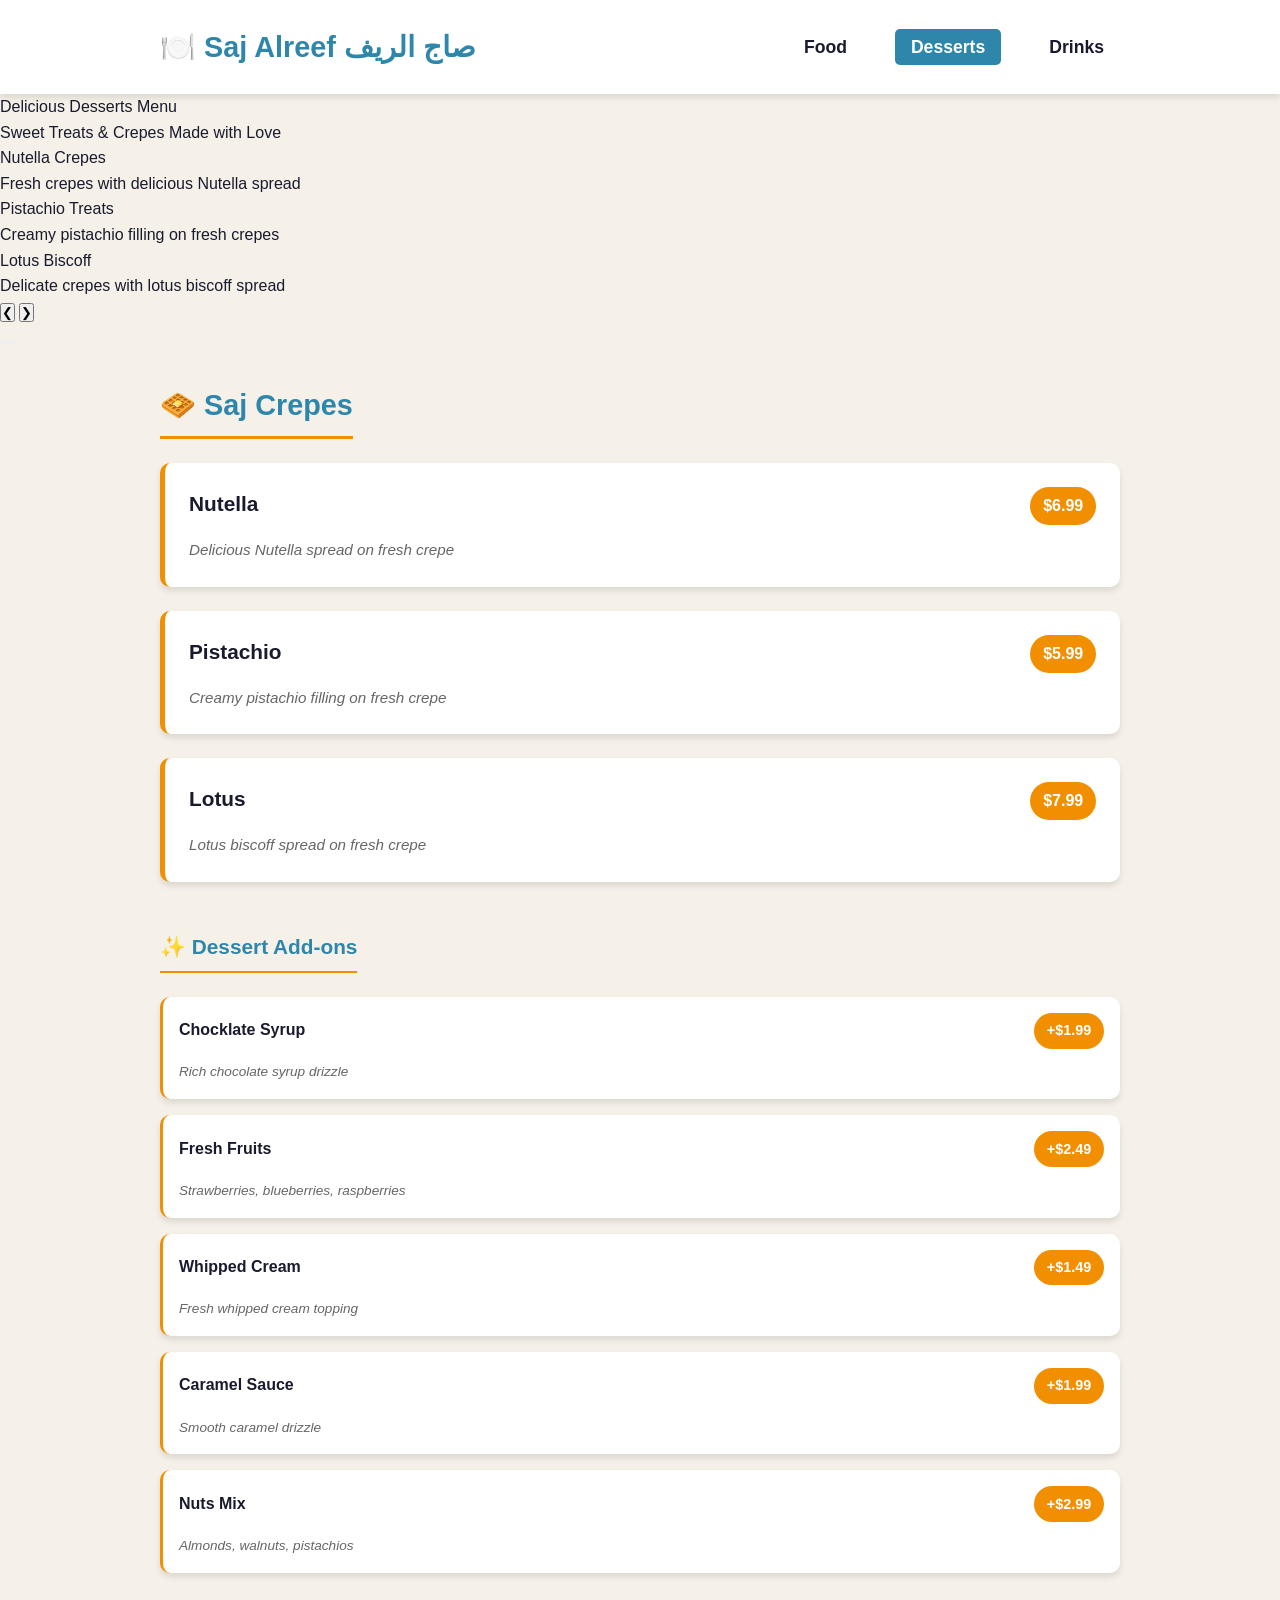
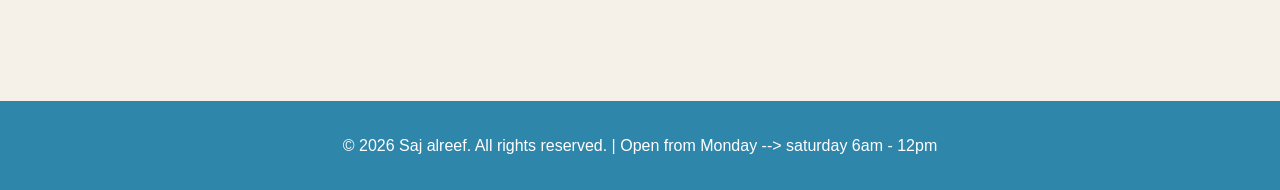
==== page2.html @ 6f893fba "Replace hero section with image slider on page2.html" ====
<!DOCTYPE html>
<html lang="en">
<head>
    <meta charset="UTF-8">
    <meta name="viewport" content="width=device-width, initial-scale=1.0">
    <title>Our Restaurant - Desserts Menu</title>
    <link rel="stylesheet" href="style.css">
    <link rel="stylesheet" href="slider.css">
</head>
<body>
    <!-- Navigation -->
    <nav class="navbar">
        <div class="container">
            <div class="nav-wrapper">
                <div class="logo">
                    <h1>🍽️ Saj Alreef صاج الريف</h1>
                </div>
                <ul class="nav-links">
                    <li><a href="index.html">Food</a></li>
                    <li><a href="page2.html" class="active">Desserts</a></li>
                    <li><a href="page3.html">Drinks</a></li>
                    
                </ul>
            </div>
        </div>
    </nav>

    <!-- Image Slider -->
    <section class="slider-container">
        <div class="slider-wrapper">
            <div class="slides" id="slides">
                <!-- Slide 1 -->
                <div class="slide" style="background-image: url('https://via.placeholder.com/1200x400/9b4d8b/ffffff?text=Delicious+Desserts+1');">
                    <div class="slide-content">
                        <div class="slide-title">Delicious Desserts Menu</div>
                        <div class="slide-description">Sweet Treats & Crepes Made with Love</div>
                    </div>
                </div>

                <!-- Slide 2 -->
                <div class="slide" style="background-image: url('https://via.placeholder.com/1200x400/9b4d8b/ffffff?text=Nutella+Crepes+2');">
                    <div class="slide-content">
                        <div class="slide-title">Nutella Crepes</div>
                        <div class="slide-description">Fresh crepes with delicious Nutella spread</div>
                    </div>
                </div>

                <!-- Slide 3 -->
                <div class="slide" style="background-image: url('https://via.placeholder.com/1200x400/9b4d8b/ffffff?text=Pistachio+Treats+3');">
                    <div class="slide-content">
                        <div class="slide-title">Pistachio Treats</div>
                        <div class="slide-description">Creamy pistachio filling on fresh crepes</div>
                    </div>
                </div>

                <!-- Slide 4 -->
                <div class="slide" style="background-image: url('https://via.placeholder.com/1200x400/9b4d8b/ffffff?text=Lotus+Biscoff+4');">
                    <div class="slide-content">
                        <div class="slide-title">Lotus Biscoff</div>
                        <div class="slide-description">Delicate crepes with lotus biscoff spread</div>
                    </div>
                </div>
            </div>

            <!-- Navigation Buttons -->
            <button class="nav-button prev" onclick="changeSlide(-1)">&#10094;</button>
            <button class="nav-button next" onclick="changeSlide(1)">&#10095;</button>
        </div>

        <!-- Dots Navigation -->
        <div class="dots-container" id="dots"></div>
    </section>

    <!-- Main Content -->
    <main class="container">
        <section class="menu-section">
            <!-- Desserts -->
            <div class="category">
                <h3 class="category-title">🧇 Saj Crepes</h3>
                
                <div class="menu-items">
                    <div class="menu-item">
                        <div class="item-header">
                            <h4 class="item-name">Nutella</h4>
                            <span class="item-price">$6.99</span>
                        </div>
                        <p class="item-ingredients">Delicious Nutella spread on fresh crepe</p>
                    </div>

                    <div class="menu-item">
                        <div class="item-header">
                            <h4 class="item-name">Pistachio</h4>
                            <span class="item-price">$5.99</span>
                        </div>
                        <p class="item-ingredients">Creamy pistachio filling on fresh crepe</p>
                    </div>

                    <div class="menu-item">
                        <div class="item-header">
                            <h4 class="item-name">Lotus</h4>
                            <span class="item-price">$7.99</span>
                        </div>
                        <p class="item-ingredients">Lotus biscoff spread on fresh crepe</p>
                    </div>

                    
                </div>
            </div>

            <!-- Add-ons for Desserts -->
            <div class="category">
                <h3 class="category-title" style="font-size: 1.3rem; border-bottom: 2px solid var(--accent-color);">✨ Dessert Add-ons</h3>
                
                <div class="menu-items" style="gap: 1rem;">
                    <div class="menu-item" style="padding: 1rem; border-left: 3px solid var(--accent-color);">
                        <div class="item-header">
                            <h4 class="item-name" style="font-size: 1rem;">Chocklate Syrup</h4>
                            <span class="item-price" style="font-size: 0.9rem;">+$1.99</span>
                        </div>
                        <p class="item-ingredients" style="font-size: 0.85rem;">Rich chocolate syrup drizzle</p>
                    </div>

                    <div class="menu-item" style="padding: 1rem; border-left: 3px solid var(--accent-color);">
                        <div class="item-header">
                            <h4 class="item-name" style="font-size: 1rem;">Fresh Fruits</h4>
                            <span class="item-price" style="font-size: 0.9rem;">+$2.49</span>
                        </div>
                        <p class="item-ingredients" style="font-size: 0.85rem;">Strawberries, blueberries, raspberries</p>
                    </div>

                    <div class="menu-item" style="padding: 1rem; border-left: 3px solid var(--accent-color);">
                        <div class="item-header">
                            <h4 class="item-name" style="font-size: 1rem;">Whipped Cream</h4>
                            <span class="item-price" style="font-size: 0.9rem;">+$1.49</span>
                        </div>
                        <p class="item-ingredients" style="font-size: 0.85rem;">Fresh whipped cream topping</p>
                    </div>

                    <div class="menu-item" style="padding: 1rem; border-left: 3px solid var(--accent-color);">
                        <div class="item-header">
                            <h4 class="item-name" style="font-size: 1rem;">Caramel Sauce</h4>
                            <span class="item-price" style="font-size: 0.9rem;">+$1.99</span>
                        </div>
                        <p class="item-ingredients" style="font-size: 0.85rem;">Smooth caramel drizzle</p>
                    </div>

                    <div class="menu-item" style="padding: 1rem; border-left: 3px solid var(--accent-color);">
                        <div class="item-header">
                            <h4 class="item-name" style="font-size: 1rem;">Nuts Mix</h4>
                            <span class="item-price" style="font-size: 0.9rem;">+$2.99</span>
                        </div>
                        <p class="item-ingredients" style="font-size: 0.85rem;">Almonds, walnuts, pistachios</p>
                    </div>
                </div>
            </div>
        </section>
    </main>

    <!-- Footer -->
    <footer class="footer">
        <p>&copy; 2026 Saj alreef. All rights reserved. | Open from Monday --> saturday  6am - 12pm</p>
    </footer>

    <script>
        let currentSlide = 0;
        const slides = document.querySelectorAll('.slide');
        const totalSlides = slides.length;

        // Create dots
        const dotsContainer = document.getElementById('dots');
        for (let i = 0; i < totalSlides; i++) {
            const dot = document.createElement('button');
            dot.className = 'dot' + (i === 0 ? ' active' : '');
            dot.onclick = () => goToSlide(i);
            dotsContainer.appendChild(dot);
        }

        function changeSlide(n) {
            goToSlide(currentSlide + n);
        }

        function goToSlide(n) {
            const slidesElement = document.getElementById('slides');
            
            if (n >= totalSlides) {
                currentSlide = 0;
            } else if (n < 0) {
                currentSlide = totalSlides - 1;
            } else {
                currentSlide = n;
            }

            const offset = -currentSlide * 100;
            slidesElement.style.transform = `translateX(${offset}%)`;

            // Update dots
            document.querySelectorAll('.dot').forEach((dot, index) => {
                dot.classList.toggle('active', index === currentSlide);
            });
        }

        // Optional: Auto-play (changes slide every 5 seconds)
        // setInterval(() => changeSlide(1), 5000);
    </script>
</body>
</html>
---- style.css ----
/* Global Styles */
* {
    margin: 0;
    padding: 0;
    box-sizing: border-box;
}

:root {
    --primary-color: #2E86AB;
    --secondary-color: #F18F01;
    --accent-color: #F18F01;
    --text-color: #1A1A2E;
    --light-bg: #F5F1E8;
    --white: #FFFFFF;
    --shadow: 0 4px 6px rgba(0, 0, 0, 0.1);
    --shadow-hover: 0 8px 12px rgba(0, 0, 0, 0.15);
}

body {
    font-family: 'Segoe UI', Tahoma, Geneva, Verdana, sans-serif;
    line-height: 1.6;
    color: var(--text-color);
    background-color: var(--light-bg);
}

.container {
    max-width: 1000px;
    margin: 0 auto;
    padding: 0 20px;
}

/* Navigation Bar */
.navbar {
    background-color: var(--white);
    box-shadow: var(--shadow);
    position: sticky;
    top: 0;
    z-index: 100;
}

.nav-wrapper {
    display: flex;
    justify-content: space-between;
    align-items: center;
    padding: 1.5rem 0;
}

.logo h1 {
    font-size: 1.8rem;
    color: var(--primary-color);
}

.nav-links {
    display: flex;
    list-style: none;
    gap: 2rem;
}

.nav-links a {
    text-decoration: none;
    color: var(--text-color);
    font-weight: 600;
    font-size: 1.1rem;
    padding: 0.5rem 1rem;
    border-radius: 5px;
    transition: all 0.3s ease;
}

.nav-links a:hover,
.nav-links a.active {
    background-color: var(--primary-color);
    color: var(--white);
}

/* Hero Section */
.hero {
    background: linear-gradient(135deg, var(--primary-color) 0%, var(--secondary-color) 100%);
    color: var(--white);
    padding: 4rem 2rem;
    text-align: center;
    margin-bottom: 3rem;
}

.hero-content h2 {
    font-size: 2.5rem;
    margin-bottom: 0.5rem;
}

.hero-content p {
    font-size: 1.3rem;
    opacity: 0.95;
}

/* Menu Section */
.menu-section {
    padding: 2rem 0;
}

/* Category */
.category {
    margin-bottom: 3rem;
}

.category-title {
    font-size: 1.8rem;
    color: var(--primary-color);
    margin-bottom: 1.5rem;
    padding-bottom: 0.5rem;
    border-bottom: 3px solid var(--accent-color);
    display: inline-block;
}

.menu-items {
    display: grid;
    gap: 1.5rem;
}

/* Menu Item */
.menu-item {
    background-color: var(--white);
    padding: 1.5rem;
    border-radius: 10px;
    box-shadow: var(--shadow);
    transition: all 0.3s ease;
    border-left: 5px solid var(--secondary-color);
}

.menu-item:hover {
    box-shadow: var(--shadow-hover);
    transform: translateY(-5px);
}

.item-header {
    display: flex;
    justify-content: space-between;
    align-items: baseline;
    margin-bottom: 0.8rem;
}

.item-name {
    font-size: 1.3rem;
    color: var(--text-color);
    flex: 1;
}

.item-price {
    background-color: var(--accent-color);
    color: var(--white);
    padding: 0.4rem 0.8rem;
    border-radius: 20px;
    font-weight: bold;
    font-size: 1rem;
    white-space: nowrap;
    margin-left: 1rem;
}

.item-ingredients {
    color: #666;
    font-size: 0.95rem;
    font-style: italic;
    margin: 0;
}

/* Footer */
.footer {
    background-color: var(--primary-color);
    color: var(--white);
    text-align: center;
    padding: 2rem;
    margin-top: 3rem;
}

.footer p {
    margin: 0;
}

/* Responsive Design */
@media (max-width: 768px) {
    .nav-wrapper {
        flex-direction: column;
        gap: 1rem;
    }

    .nav-links {
        gap: 1rem;
    }

    .logo h1 {
        font-size: 1.5rem;
    }

    .hero-content h2 {
        font-size: 2rem;
    }

    .hero-content p {
        font-size: 1.1rem;
    }

    .item-header {
        flex-direction: column;
        align-items: flex-start;
    }

    .item-price {
        margin-left: 0;
        margin-top: 0.5rem;
    }

    .category-title {
        font-size: 1.5rem;
    }

    .item-name {
        font-size: 1.1rem;
    }
}

@media (max-width: 480px) {
    .container {
        padding: 0 15px;
    }

    .hero {
        padding: 2rem 1rem;
    }

    .hero-content h2 {
        font-size: 1.5rem;
    }

    .hero-content p {
        font-size: 1rem;
    }

    .nav-links {
        gap: 0.5rem;
    }

    .nav-links a {
        font-size: 1rem;
        padding: 0.4rem 0.8rem;
    }

    .logo h1 {
        font-size: 1.3rem;
    }

    .menu-item {
        padding: 1rem;
    }

    .item-price {
        font-size: 0.9rem;
        padding: 0.3rem 0.6rem;
    }

    .item-name {
        font-size: 1rem;
    }

    .item-ingredients {
        font-size: 0.85rem;
    }
}
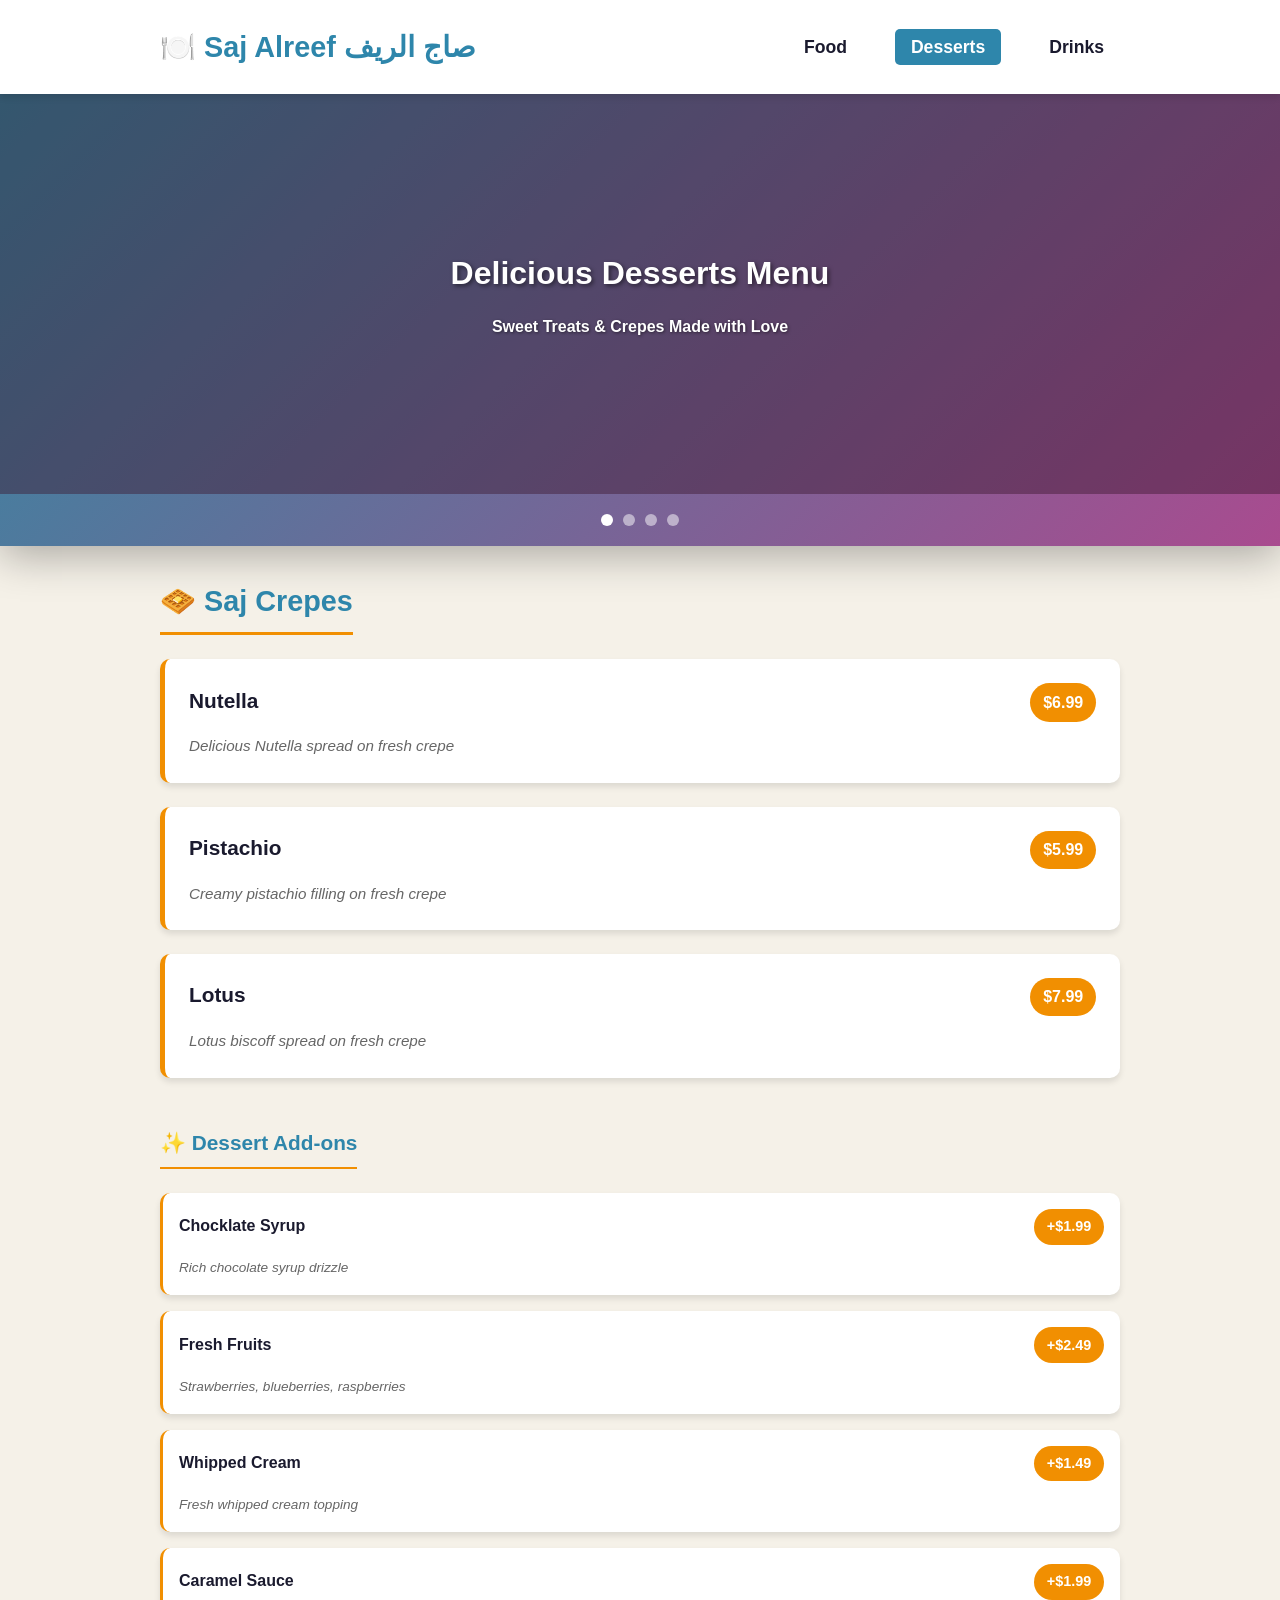
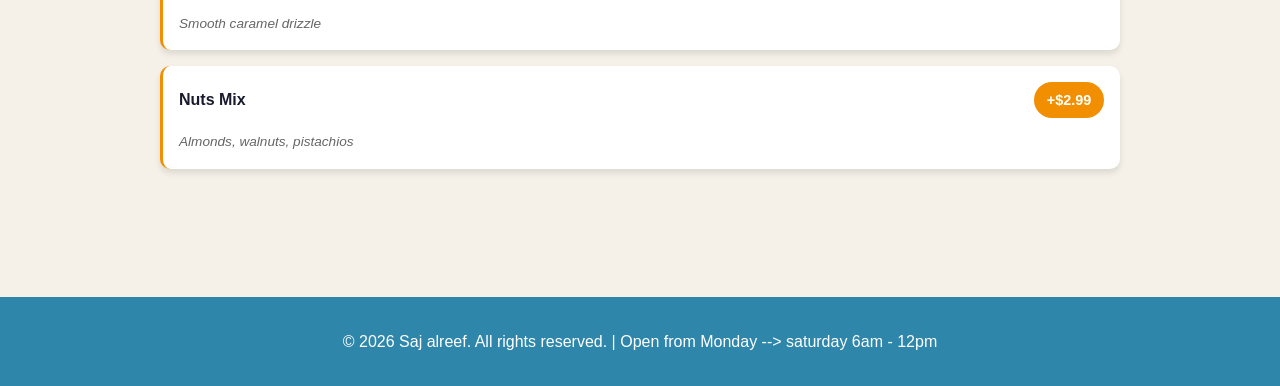
==== commit a11d54d0: "Enable auto-play for slideshow every 5 seconds" ====
--- a/page2.html
+++ b/page2.html
@@ -200,7 +200,7 @@
         }
 
         // Optional: Auto-play (changes slide every 5 seconds)
-        // setInterval(() => changeSlide(1), 5000);
+         setInterval(() => changeSlide(1), 5000);
     </script>
 </body>
 </html>
--- a/slider.css
+++ b/slider.css
@@ -0,0 +1,191 @@
+/* Image Slider Styles */
+
+.slider-container {
+    width: 100%;
+    background: linear-gradient(135deg, #4a7c9e 0%, #a94b8f 100%);
+    border-radius: 0;
+    overflow: hidden;
+    box-shadow: 0 10px 40px rgba(0, 0, 0, 0.3);
+}
+
+.slider-wrapper {
+    position: relative;
+    width: 100%;
+    overflow: hidden;
+    background: linear-gradient(135deg, #4a7c9e 0%, #a94b8f 100%);
+}
+
+.slides {
+    display: flex;
+    transition: transform 0.5s ease-in-out;
+    width: 100%;
+}
+
+.slide {
+    min-width: 100%;
+    aspect-ratio: 16 / 5;
+    background-size: cover;
+    background-position: center;
+    display: flex;
+    align-items: center;
+    justify-content: center;
+    color: white;
+    font-size: 24px;
+    font-weight: bold;
+    position: relative;
+}
+
+.slide::before {
+    content: '';
+    position: absolute;
+    top: 0;
+    left: 0;
+    right: 0;
+    bottom: 0;
+    background: rgba(0, 0, 0, 0.3);
+    z-index: 1;
+}
+
+.slide-content {
+    position: relative;
+    z-index: 2;
+    text-align: center;
+    padding: 40px 20px;
+}
+
+.slide-title {
+    font-size: 32px;
+    font-weight: bold;
+    margin-bottom: 15px;
+    text-shadow: 2px 2px 4px rgba(0, 0, 0, 0.5);
+}
+
+.slide-description {
+    font-size: 16px;
+    max-width: 800px;
+    margin: 0 auto;
+    text-shadow: 1px 1px 3px rgba(0, 0, 0, 0.5);
+}
+
+/* Navigation Buttons */
+.nav-button {
+display: none;
+}
+
+/* Mobile responsive */
+@media (max-width: 768px) {
+    .nav-button {
+        font-size: 16px;
+        padding: 6px 10px;
+    }
+}
+
+@media (max-width: 480px) {
+    .nav-button {
+        font-size: 14px;
+        padding: 5px 8px;
+    }
+}
+
+.nav-button:hover {
+    background: rgba(255, 255, 255, 0.95);
+}
+
+.prev {
+    left: 3px;
+}
+
+.next {
+    right: 3px;
+}
+
+/* Dots Navigation */
+.dots-container {
+    display: flex;
+    justify-content: center;
+    gap: 10px;
+    padding: 20px;
+    background: linear-gradient(135deg, #4a7c9e 0%, #a94b8f 100%);
+}
+
+.dot {
+    width: 12px;
+    height: 12px;
+    border-radius: 50%;
+    background: rgba(255, 255, 255, 0.5);
+    cursor: pointer;
+    transition: background 0.3s ease;
+    border: none;
+    padding: 0;
+}
+
+.dot.active {
+    background: rgba(255, 255, 255, 1);
+}
+
+.dot:hover {
+    background: rgba(255, 255, 255, 0.8);
+}
+
+/* Responsive Design */
+@media (max-width: 768px) {
+    .slide {
+        aspect-ratio: 16 / 7;
+    }
+
+    .slide-title {
+        font-size: 24px;
+    }
+
+    .slide-description {
+        font-size: 14px;
+    }
+
+    .nav-button {
+        font-size: 14px;
+        padding: 5px 8px;
+    }
+
+    .slide-content {
+        padding: 30px 15px;
+    }
+}
+
+@media (max-width: 480px) {
+    .slide {
+        aspect-ratio: 16 / 9;
+    }
+
+    .slide-title {
+        font-size: 20px;
+        margin-bottom: 10px;
+    }
+
+    .slide-description {
+        font-size: 12px;
+    }
+
+    .nav-button {
+        font-size: 14px;
+        padding: 5px 18px;
+        left: 3px;
+    }
+
+    .next {
+        right: 3px;
+    }
+
+    .slide-content {
+        padding: 20px 10px;
+    }
+
+    .dots-container {
+        padding: 15px;
+        gap: 8px;
+    }
+
+    .dot {
+        width: 10px;
+        height: 10px;
+    }
+}
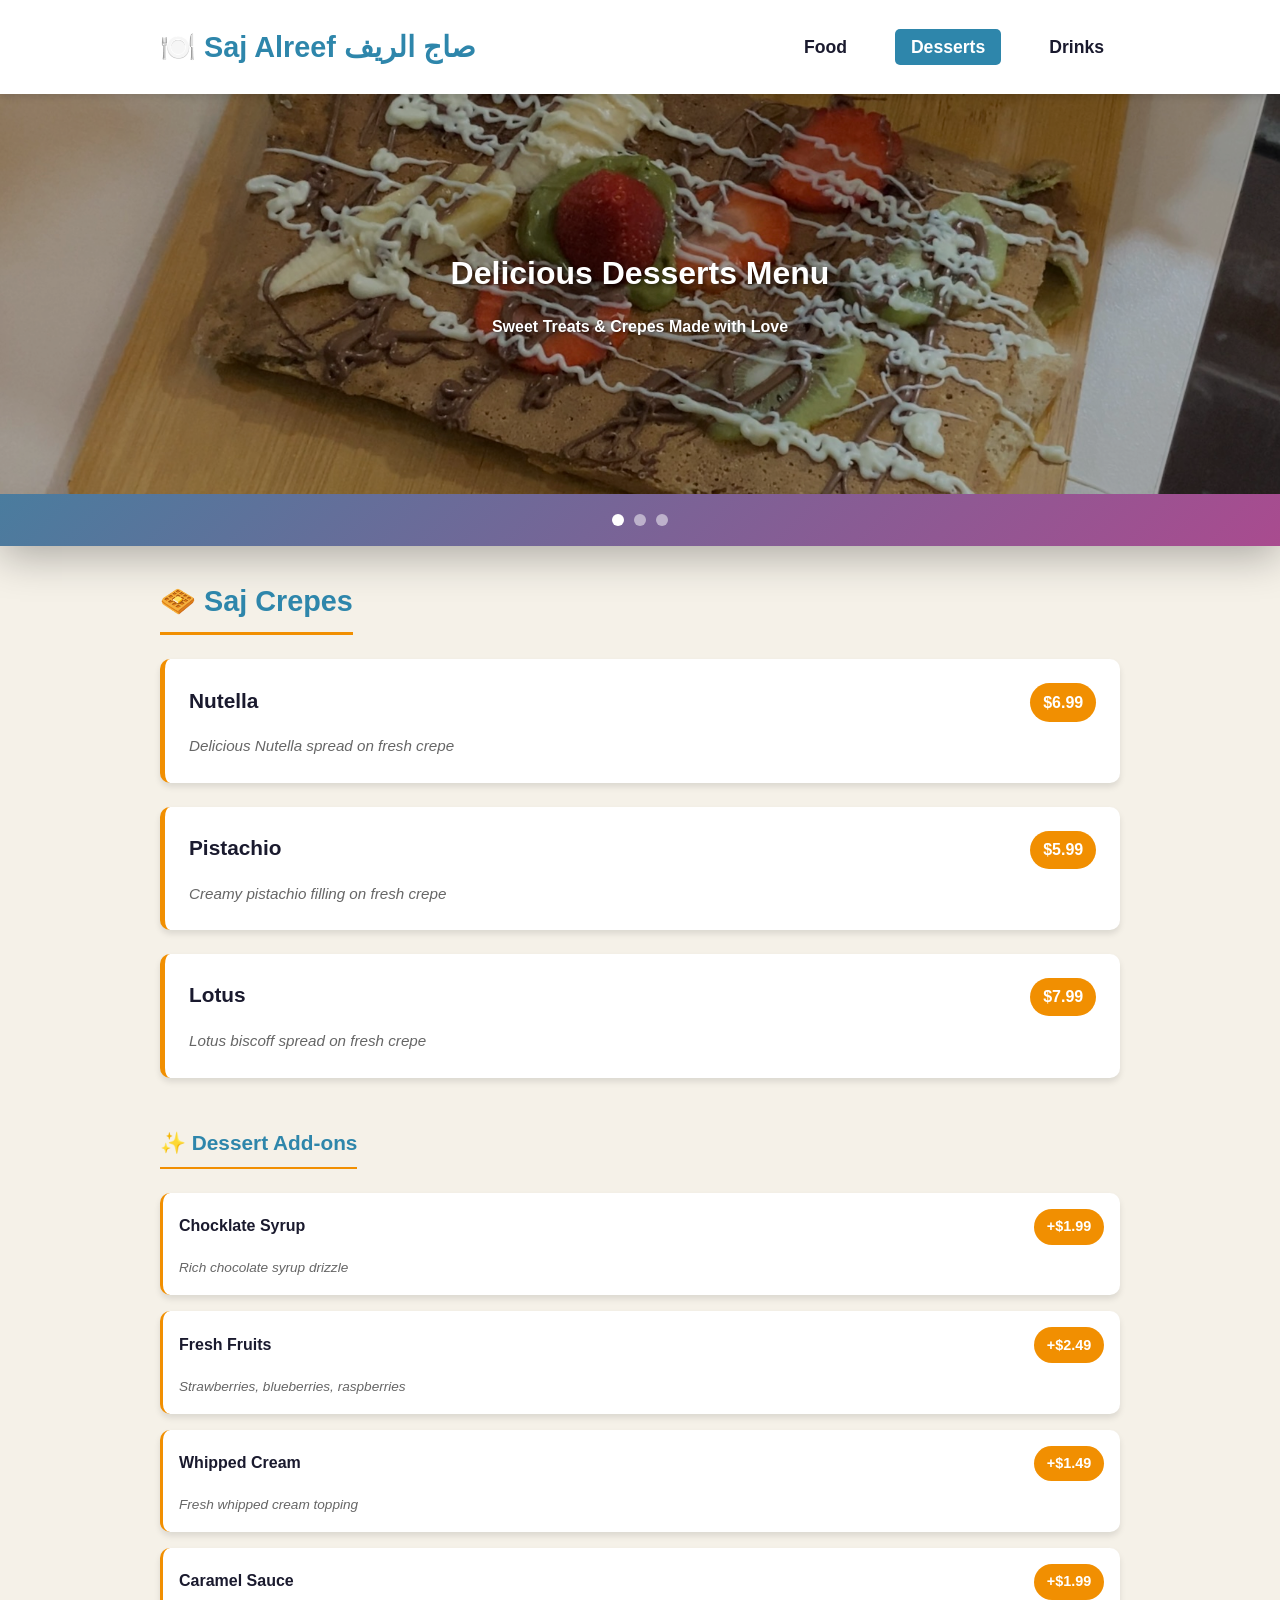
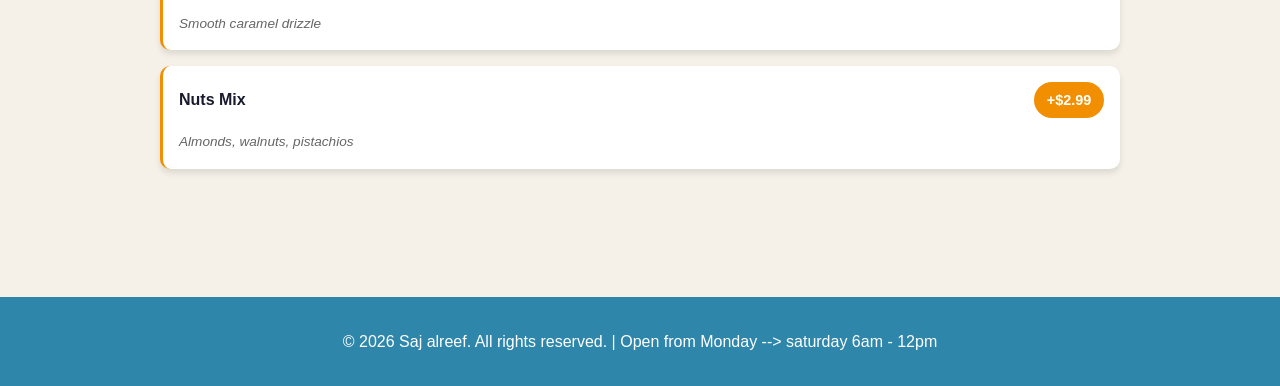
==== commit 9c10d62e: "Replace slide images and remove fourth slide Updated slide images to local files and removed the fou" ====
--- a/page2.html
+++ b/page2.html
@@ -30,7 +30,7 @@
         <div class="slider-wrapper">
             <div class="slides" id="slides">
                 <!-- Slide 1 -->
-                <div class="slide" style="background-image: url('https://via.placeholder.com/1200x400/9b4d8b/ffffff?text=Delicious+Desserts+1');">
+                <div class="slide" style="background-image: url('IMG_9145.PNG');">
                     <div class="slide-content">
                         <div class="slide-title">Delicious Desserts Menu</div>
                         <div class="slide-description">Sweet Treats & Crepes Made with Love</div>
@@ -38,7 +38,7 @@
                 </div>
 
                 <!-- Slide 2 -->
-                <div class="slide" style="background-image: url('https://via.placeholder.com/1200x400/9b4d8b/ffffff?text=Nutella+Crepes+2');">
+                <div class="slide" style="background-image: url('IMG_9161.PNG');">
                     <div class="slide-content">
                         <div class="slide-title">Nutella Crepes</div>
                         <div class="slide-description">Fresh crepes with delicious Nutella spread</div>
@@ -46,20 +46,13 @@
                 </div>
 
                 <!-- Slide 3 -->
-                <div class="slide" style="background-image: url('https://via.placeholder.com/1200x400/9b4d8b/ffffff?text=Pistachio+Treats+3');">
+                <div class="slide" style="background-image: url('IMG_9162.PNG');">
                     <div class="slide-content">
                         <div class="slide-title">Pistachio Treats</div>
                         <div class="slide-description">Creamy pistachio filling on fresh crepes</div>
                     </div>
                 </div>
-
-                <!-- Slide 4 -->
-                <div class="slide" style="background-image: url('https://via.placeholder.com/1200x400/9b4d8b/ffffff?text=Lotus+Biscoff+4');">
-                    <div class="slide-content">
-                        <div class="slide-title">Lotus Biscoff</div>
-                        <div class="slide-description">Delicate crepes with lotus biscoff spread</div>
-                    </div>
-                </div>
+                
             </div>
 
             <!-- Navigation Buttons -->
@@ -200,7 +193,7 @@
         }
 
         // Optional: Auto-play (changes slide every 5 seconds)
-         setInterval(() => changeSlide(1), 5000);
+         setInterval(() => changeSlide(1), 3000);
     </script>
 </body>
 </html>
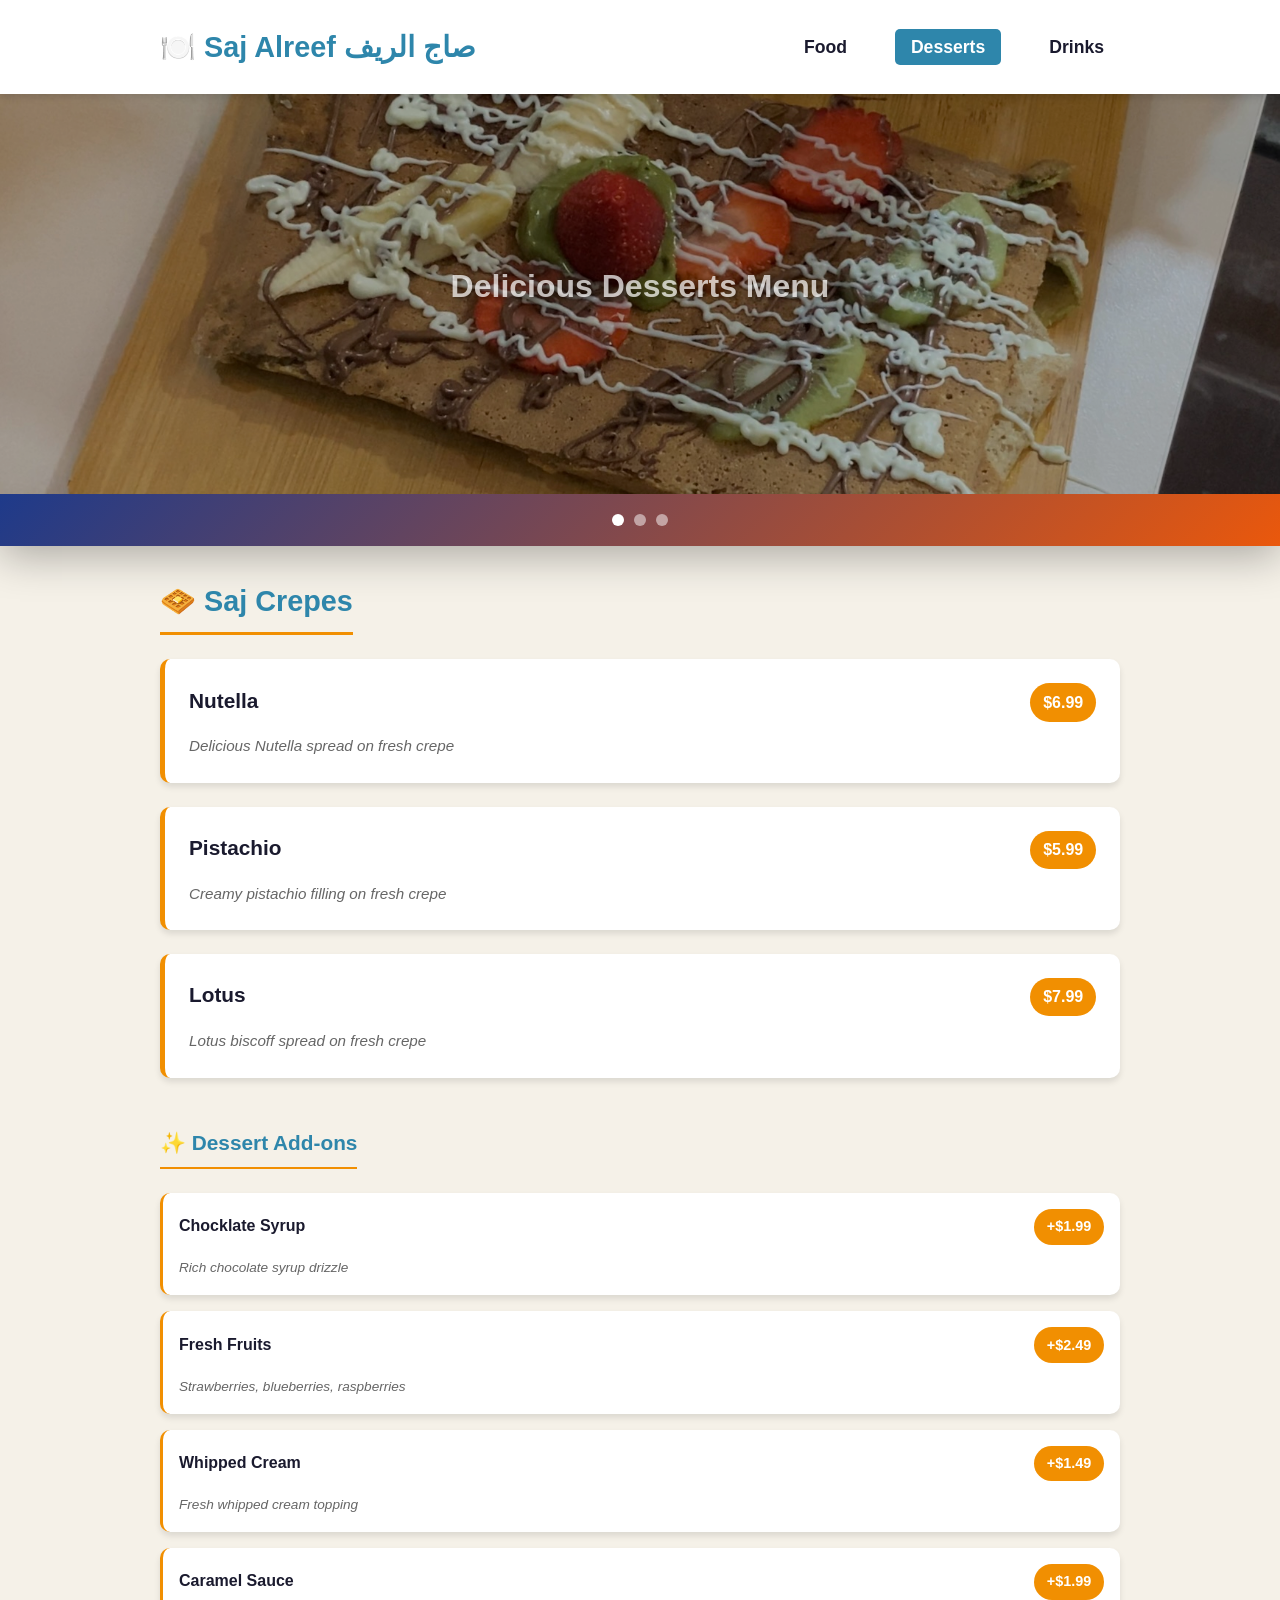
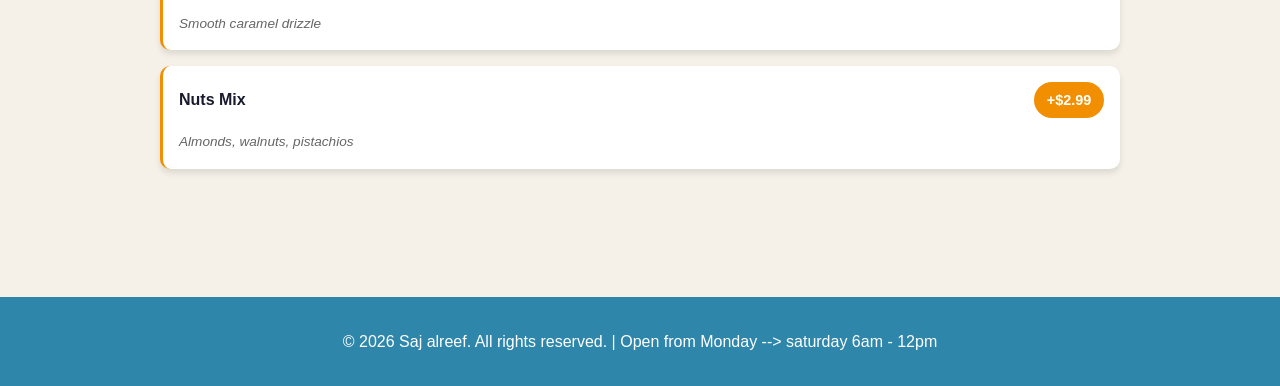
==== commit 90e656e5: "Change restaurant title and clear slide description Updated the title and cleared the slide descript" ====
--- a/page2.html
+++ b/page2.html
@@ -3,7 +3,7 @@
 <head>
     <meta charset="UTF-8">
     <meta name="viewport" content="width=device-width, initial-scale=1.0">
-    <title>Our Restaurant - Desserts Menu</title>
+    <title>Saj Alreef - Desserts Menu</title>
     <link rel="stylesheet" href="style.css">
     <link rel="stylesheet" href="slider.css">
 </head>
@@ -33,7 +33,7 @@
                 <div class="slide" style="background-image: url('IMG_9145.PNG');">
                     <div class="slide-content">
                         <div class="slide-title">Delicious Desserts Menu</div>
-                        <div class="slide-description">Sweet Treats & Crepes Made with Love</div>
+                        <div class="slide-description"></div>
                     </div>
                 </div>
 
--- a/slider.css
+++ b/slider.css
@@ -2,7 +2,7 @@
 
 .slider-container {
     width: 100%;
-    background: linear-gradient(135deg, #4a7c9e 0%, #a94b8f 100%);
+    background: linear-gradient(135deg, #1e3a8a 0%, #ea580c 100%);
     border-radius: 0;
     overflow: hidden;
     box-shadow: 0 10px 40px rgba(0, 0, 0, 0.3);
@@ -12,7 +12,7 @@
     position: relative;
     width: 100%;
     overflow: hidden;
-    background: linear-gradient(135deg, #4a7c9e 0%, #a94b8f 100%);
+    background: linear-gradient(135deg, #1e3a8a 0%, #ea580c 100%);
 }
 
 .slides {
@@ -58,13 +58,17 @@
     font-weight: bold;
     margin-bottom: 15px;
     text-shadow: 2px 2px 4px rgba(0, 0, 0, 0.5);
+    opacity: 0.7;
 }
-
+.hero-content h2 {
+    opacity: 0.7;
+}
 .slide-description {
     font-size: 16px;
     max-width: 800px;
     margin: 0 auto;
     text-shadow: 1px 1px 3px rgba(0, 0, 0, 0.5);
+    opacity: 0.8;
 }
 
 /* Navigation Buttons */
@@ -105,7 +109,7 @@
     justify-content: center;
     gap: 10px;
     padding: 20px;
-    background: linear-gradient(135deg, #4a7c9e 0%, #a94b8f 100%);
+    background: linear-gradient(135deg, #1e3a8a 0%, #ea580c 100%);
 }
 
 .dot {
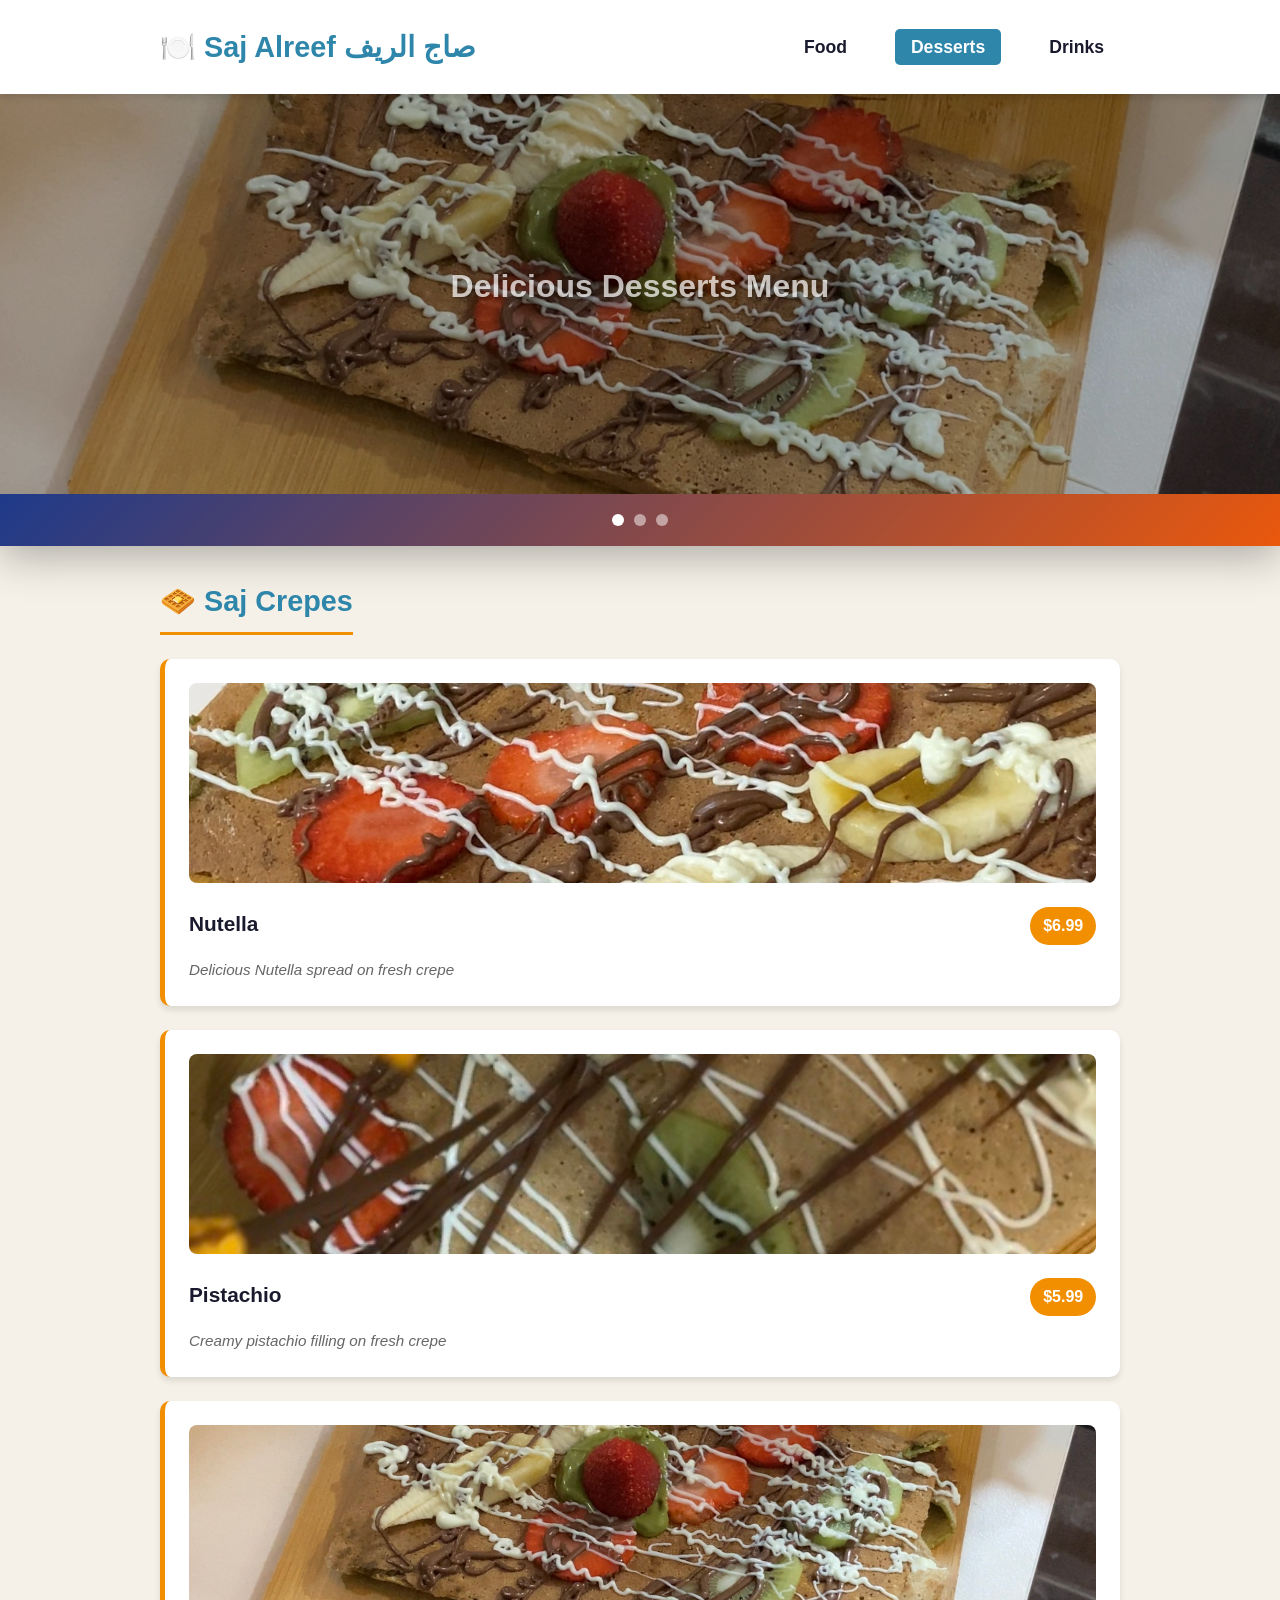
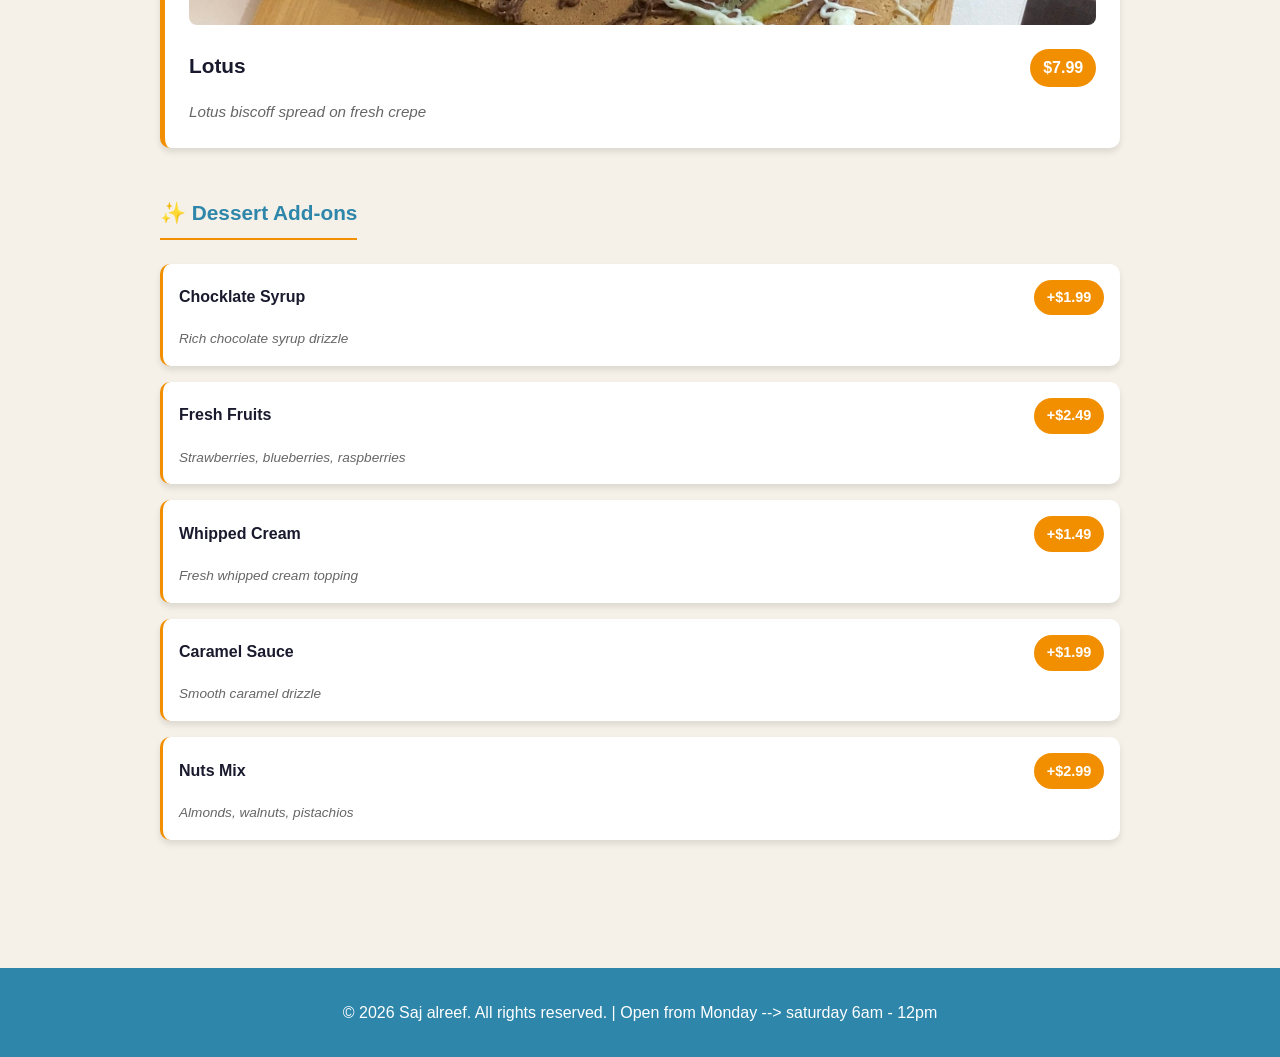
==== commit 0d4e4eed: "Add images and modal functionality to crepes on page2.html" ====
--- a/page2.html
+++ b/page2.html
@@ -72,7 +72,8 @@
                 <h3 class="category-title">🧇 Saj Crepes</h3>
                 
                 <div class="menu-items">
-                    <div class="menu-item">
+                    <div class="menu-item" onclick="openModal(this)">
+                        <img class="item-image" src="IMG_9161.PNG" alt="Nutella Crepe">
                         <div class="item-header">
                             <h4 class="item-name">Nutella</h4>
                             <span class="item-price">$6.99</span>
@@ -80,7 +81,8 @@
                         <p class="item-ingredients">Delicious Nutella spread on fresh crepe</p>
                     </div>
 
-                    <div class="menu-item">
+                    <div class="menu-item" onclick="openModal(this)">
+                        <img class="item-image" src="IMG_9162.PNG" alt="Pistachio Crepe">
                         <div class="item-header">
                             <h4 class="item-name">Pistachio</h4>
                             <span class="item-price">$5.99</span>
@@ -88,7 +90,8 @@
                         <p class="item-ingredients">Creamy pistachio filling on fresh crepe</p>
                     </div>
 
-                    <div class="menu-item">
+                    <div class="menu-item" onclick="openModal(this)">
+                        <img class="item-image" src="IMG_9145.PNG" alt="Lotus Crepe">
                         <div class="item-header">
                             <h4 class="item-name">Lotus</h4>
                             <span class="item-price">$7.99</span>
@@ -148,6 +151,19 @@
             </div>
         </section>
     </main>
+
+    <!-- Modal for enlarged image and item details -->
+    <div id="imageModal" class="modal" onclick="closeModal(event)">
+        <div class="modal-content" onclick="event.stopPropagation()">
+            <span class="close" onclick="closeModal()">&times;</span>
+            <img id="modalImage" src="" alt="" class="modal-image">
+            <div class="modal-details">
+                <h2 id="modalItemName"></h2>
+                <p id="modalItemIngredients" class="modal-ingredients"></p>
+                <p id="modalItemPrice" class="modal-price"></p>
+            </div>
+        </div>
+    </div>
 
     <!-- Footer -->
     <footer class="footer">
@@ -194,6 +210,44 @@
 
         // Optional: Auto-play (changes slide every 5 seconds)
          setInterval(() => changeSlide(1), 3000);
+
+        // Modal functionality
+        function openModal(element) {
+            const modal = document.getElementById('imageModal');
+            const modalImage = document.getElementById('modalImage');
+            const modalItemName = document.getElementById('modalItemName');
+            const modalItemIngredients = document.getElementById('modalItemIngredients');
+            const modalItemPrice = document.getElementById('modalItemPrice');
+
+            const image = element.querySelector('.item-image');
+            const name = element.querySelector('.item-name');
+            const ingredients = element.querySelector('.item-ingredients');
+            const price = element.querySelector('.item-price');
+
+            modalImage.src = image.src;
+            modalImage.alt = image.alt;
+            modalItemName.textContent = name.textContent;
+            modalItemIngredients.textContent = ingredients.textContent;
+            modalItemPrice.innerHTML = price.innerHTML;
+
+            modal.style.display = 'block';
+            document.body.style.overflow = 'hidden';
+        }
+
+        function closeModal(event) {
+            if (event && event.target.id !== 'imageModal') return;
+            
+            const modal = document.getElementById('imageModal');
+            modal.style.display = 'none';
+            document.body.style.overflow = 'auto';
+        }
+
+        // Close modal when pressing Escape key
+        document.addEventListener('keydown', (event) => {
+            if (event.key === 'Escape') {
+                closeModal();
+            }
+        });
     </script>
 </body>
 </html>
--- a/style.css
+++ b/style.css
@@ -123,11 +123,26 @@
     box-shadow: var(--shadow);
     transition: all 0.3s ease;
     border-left: 5px solid var(--secondary-color);
+    cursor: pointer;
+    overflow: hidden;
 }
 
 .menu-item:hover {
     box-shadow: var(--shadow-hover);
     transform: translateY(-5px);
+}
+
+.item-image {
+    width: 100%;
+    height: 200px;
+    object-fit: cover;
+    border-radius: 8px;
+    margin-bottom: 1rem;
+    transition: transform 0.3s ease;
+}
+
+.menu-item:hover .item-image {
+    transform: scale(1.05);
 }
 
 .item-header {
@@ -161,6 +176,99 @@
     margin: 0;
 }
 
+/* Modal Styles */
+.modal {
+    display: none;
+    position: fixed;
+    z-index: 1000;
+    left: 0;
+    top: 0;
+    width: 100%;
+    height: 100%;
+    background-color: rgba(0, 0, 0, 0.7);
+    animation: fadeIn 0.3s ease;
+}
+
+@keyframes fadeIn {
+    from {
+        opacity: 0;
+    }
+    to {
+        opacity: 1;
+    }
+}
+
+.modal-content {
+    background-color: var(--white);
+    margin: 5% auto;
+    padding: 2rem;
+    border-radius: 15px;
+    max-width: 600px;
+    box-shadow: 0 10px 40px rgba(0, 0, 0, 0.3);
+    animation: slideIn 0.3s ease;
+    position: relative;
+}
+
+@keyframes slideIn {
+    from {
+        transform: translateY(-50px);
+        opacity: 0;
+    }
+    to {
+        transform: translateY(0);
+        opacity: 1;
+    }
+}
+
+.close {
+    color: var(--text-color);
+    float: right;
+    font-size: 2rem;
+    font-weight: bold;
+    cursor: pointer;
+    transition: color 0.3s ease;
+}
+
+.close:hover,
+.close:focus {
+    color: var(--secondary-color);
+}
+
+.modal-image {
+    width: 100%;
+    height: 300px;
+    object-fit: cover;
+    border-radius: 10px;
+    margin-bottom: 1.5rem;
+}
+
+.modal-details {
+    text-align: center;
+}
+
+.modal-details h2 {
+    font-size: 1.8rem;
+    color: var(--primary-color);
+    margin-bottom: 1rem;
+}
+
+.modal-ingredients {
+    color: #666;
+    font-style: italic;
+    font-size: 1rem;
+    margin-bottom: 1rem;
+    line-height: 1.6;
+}
+
+.modal-price {
+    font-size: 1.5rem;
+    color: var(--secondary-color);
+    font-weight: bold;
+    background-color: var(--light-bg);
+    padding: 1rem;
+    border-radius: 10px;
+}
+
 /* Footer */
 .footer {
     background-color: var(--primary-color);
@@ -214,6 +322,24 @@
     .item-name {
         font-size: 1.1rem;
     }
+
+    .item-image {
+        height: 180px;
+    }
+
+    .modal-content {
+        width: 90%;
+        margin: 20% auto;
+        padding: 1.5rem;
+    }
+
+    .modal-image {
+        height: 250px;
+    }
+
+    .modal-details h2 {
+        font-size: 1.5rem;
+    }
 }
 
 @media (max-width: 480px) {
@@ -262,4 +388,32 @@
     .item-ingredients {
         font-size: 0.85rem;
     }
-}
+
+    .item-image {
+        height: 150px;
+        margin-bottom: 0.8rem;
+    }
+
+    .modal-content {
+        width: 95%;
+        margin: 30% auto;
+        padding: 1rem;
+    }
+
+    .modal-image {
+        height: 200px;
+        margin-bottom: 1rem;
+    }
+
+    .modal-details h2 {
+        font-size: 1.3rem;
+    }
+
+    .modal-price {
+        font-size: 1.2rem;
+    }
+
+    .close {
+        font-size: 1.5rem;
+    }
+}
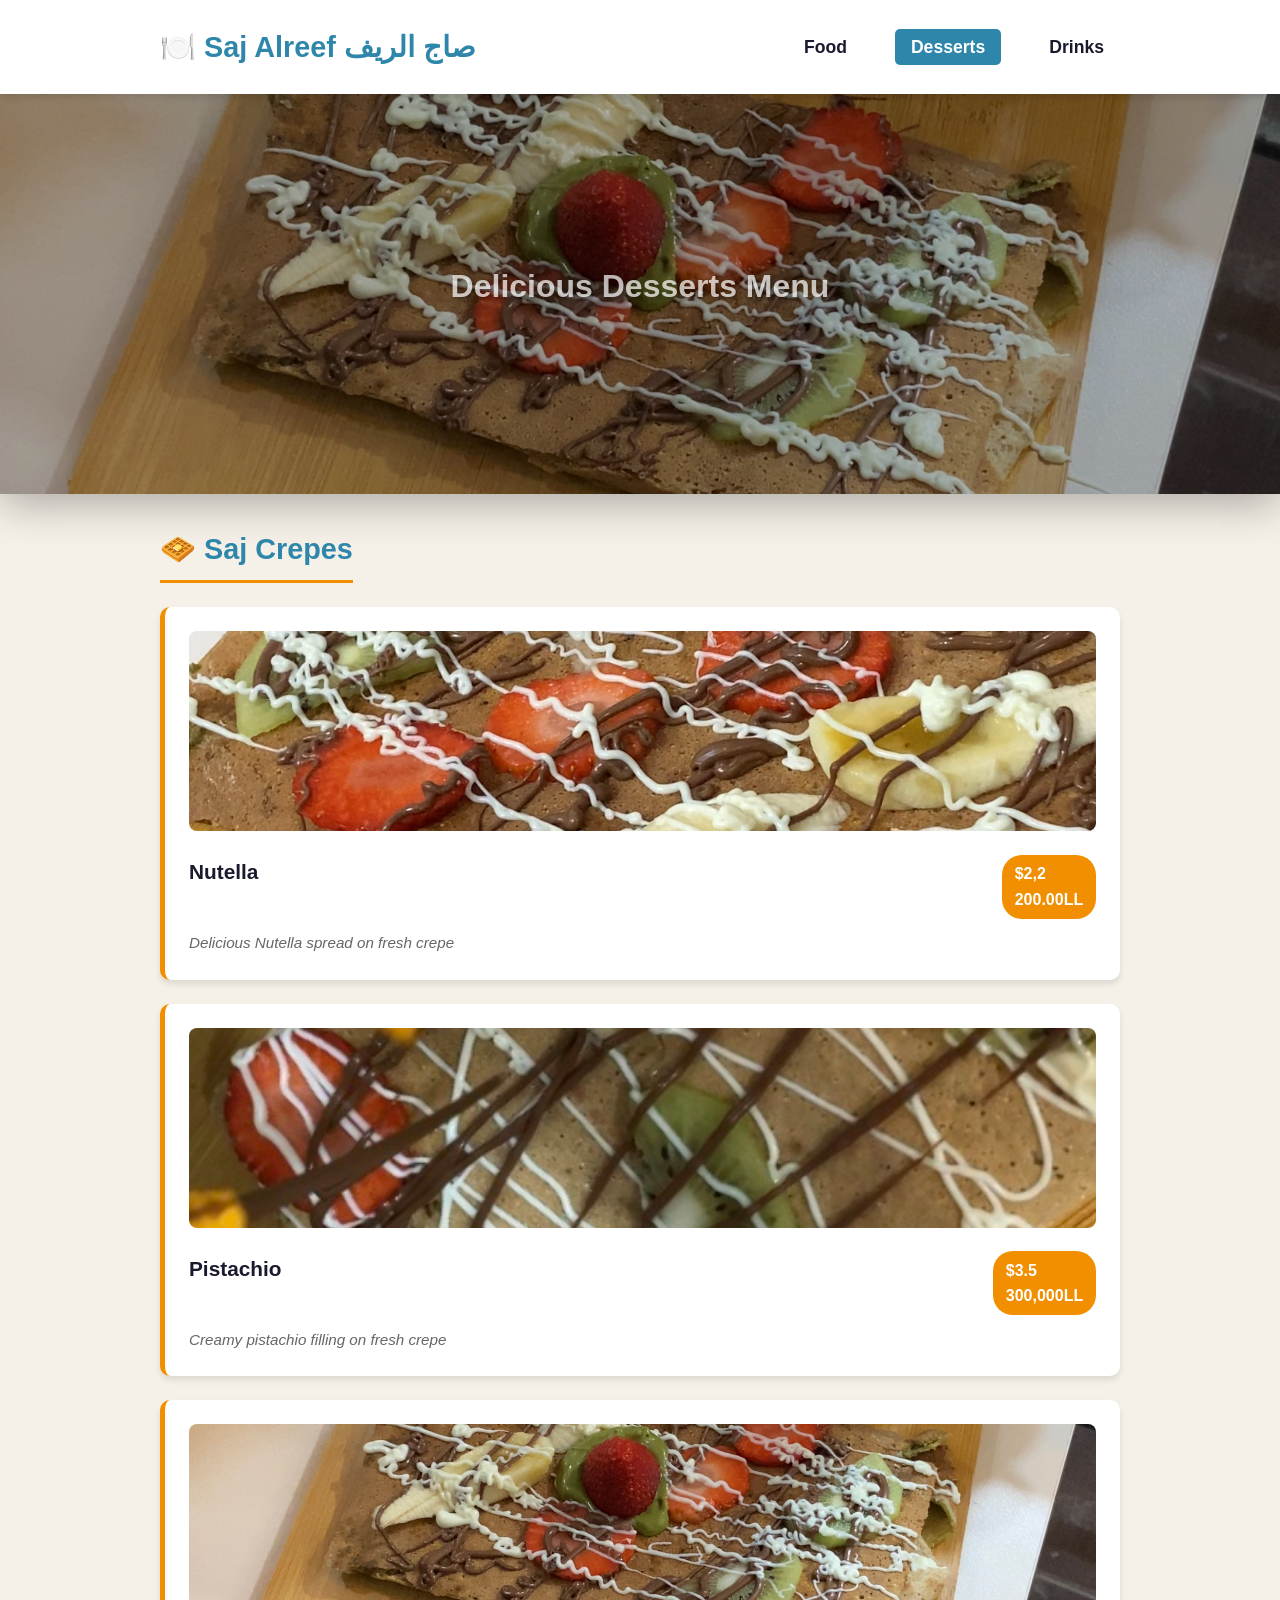
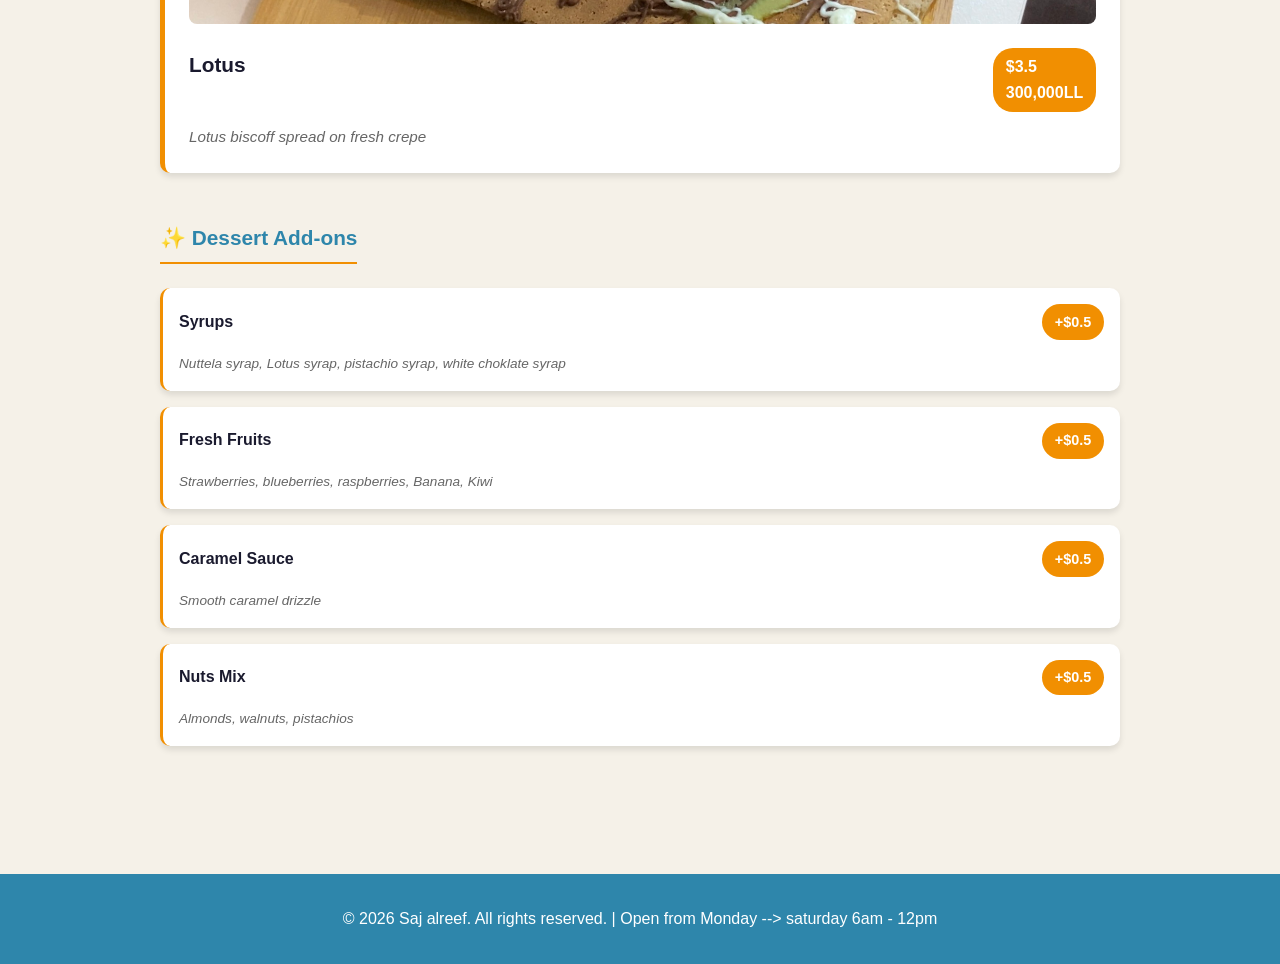
==== commit e5ce4839: "Modify menu item prices and descriptions Updated prices and ingredients for menu items." ====
--- a/page2.html
+++ b/page2.html
@@ -76,7 +76,7 @@
                         <img class="item-image" src="IMG_9161.PNG" alt="Nutella Crepe">
                         <div class="item-header">
                             <h4 class="item-name">Nutella</h4>
-                            <span class="item-price">$6.99</span>
+                            <span class="item-price">$2,2<br>200.00LL</span>
                         </div>
                         <p class="item-ingredients">Delicious Nutella spread on fresh crepe</p>
                     </div>
@@ -85,7 +85,7 @@
                         <img class="item-image" src="IMG_9162.PNG" alt="Pistachio Crepe">
                         <div class="item-header">
                             <h4 class="item-name">Pistachio</h4>
-                            <span class="item-price">$5.99</span>
+                            <span class="item-price">$3.5<br>300,000LL</span>
                         </div>
                         <p class="item-ingredients">Creamy pistachio filling on fresh crepe</p>
                     </div>
@@ -94,7 +94,7 @@
                         <img class="item-image" src="IMG_9145.PNG" alt="Lotus Crepe">
                         <div class="item-header">
                             <h4 class="item-name">Lotus</h4>
-                            <span class="item-price">$7.99</span>
+                            <span class="item-price">$3.5<br>300,000LL</span>
                         </div>
                         <p class="item-ingredients">Lotus biscoff spread on fresh crepe</p>
                     </div>
@@ -110,32 +110,32 @@
                 <div class="menu-items" style="gap: 1rem;">
                     <div class="menu-item" style="padding: 1rem; border-left: 3px solid var(--accent-color);">
                         <div class="item-header">
-                            <h4 class="item-name" style="font-size: 1rem;">Chocklate Syrup</h4>
-                            <span class="item-price" style="font-size: 0.9rem;">+$1.99</span>
-                        </div>
-                        <p class="item-ingredients" style="font-size: 0.85rem;">Rich chocolate syrup drizzle</p>
+                            <h4 class="item-name" style="font-size: 1rem;"> Syrups</h4>
+                            <span class="item-price" style="font-size: 0.9rem;">+$0.5</span>
+                        </div>
+                        <p class="item-ingredients" style="font-size: 0.85rem;">Nuttela syrap, Lotus syrap, pistachio syrap, white choklate syrap</p>
                     </div>
 
                     <div class="menu-item" style="padding: 1rem; border-left: 3px solid var(--accent-color);">
                         <div class="item-header">
                             <h4 class="item-name" style="font-size: 1rem;">Fresh Fruits</h4>
-                            <span class="item-price" style="font-size: 0.9rem;">+$2.49</span>
-                        </div>
-                        <p class="item-ingredients" style="font-size: 0.85rem;">Strawberries, blueberries, raspberries</p>
-                    </div>
-
-                    <div class="menu-item" style="padding: 1rem; border-left: 3px solid var(--accent-color);">
+                            <span class="item-price" style="font-size: 0.9rem;">+$0.5</span>
+                        </div>
+                        <p class="item-ingredients" style="font-size: 0.85rem;">Strawberries, blueberries, raspberries, Banana, Kiwi</p>
+                    </div>
+
+                  <!--  <div class="menu-item" style="padding: 1rem; border-left: 3px solid var(--accent-color);">
                         <div class="item-header">
                             <h4 class="item-name" style="font-size: 1rem;">Whipped Cream</h4>
                             <span class="item-price" style="font-size: 0.9rem;">+$1.49</span>
                         </div>
                         <p class="item-ingredients" style="font-size: 0.85rem;">Fresh whipped cream topping</p>
-                    </div>
+                    </div>-->
 
                     <div class="menu-item" style="padding: 1rem; border-left: 3px solid var(--accent-color);">
                         <div class="item-header">
                             <h4 class="item-name" style="font-size: 1rem;">Caramel Sauce</h4>
-                            <span class="item-price" style="font-size: 0.9rem;">+$1.99</span>
+                            <span class="item-price" style="font-size: 0.9rem;">+$0.5</span>
                         </div>
                         <p class="item-ingredients" style="font-size: 0.85rem;">Smooth caramel drizzle</p>
                     </div>
@@ -143,7 +143,7 @@
                     <div class="menu-item" style="padding: 1rem; border-left: 3px solid var(--accent-color);">
                         <div class="item-header">
                             <h4 class="item-name" style="font-size: 1rem;">Nuts Mix</h4>
-                            <span class="item-price" style="font-size: 0.9rem;">+$2.99</span>
+                            <span class="item-price" style="font-size: 0.9rem;">+$0.5</span>
                         </div>
                         <p class="item-ingredients" style="font-size: 0.85rem;">Almonds, walnuts, pistachios</p>
                     </div>
--- a/style.css
+++ b/style.css
@@ -168,6 +168,23 @@
     white-space: nowrap;
     margin-left: 1rem;
 }
+
+
+.manakesh-price {
+    background-color: var(--accent-color);
+    color: var(--white);
+    padding: 0.4rem 0.8rem;
+    border-radius: 20px;
+    font-weight: bold;
+    font-size: 1rem;
+    white-space: nowrap;
+    /*margin-left: 1rem;*/
+    position:static;
+    right:1.5rem;
+    top:50%;
+    
+}
+
 
 .item-ingredients {
     color: #666;
--- a/slider.css
+++ b/slider.css
@@ -109,7 +109,8 @@
     justify-content: center;
     gap: 10px;
     padding: 20px;
-    background: linear-gradient(135deg, #1e3a8a 0%, #ea580c 100%);
+    background: linear-gradient(135deg, #2E86AB 0%, #F18F01 100%);
+    display:none;
 }
 
 .dot {
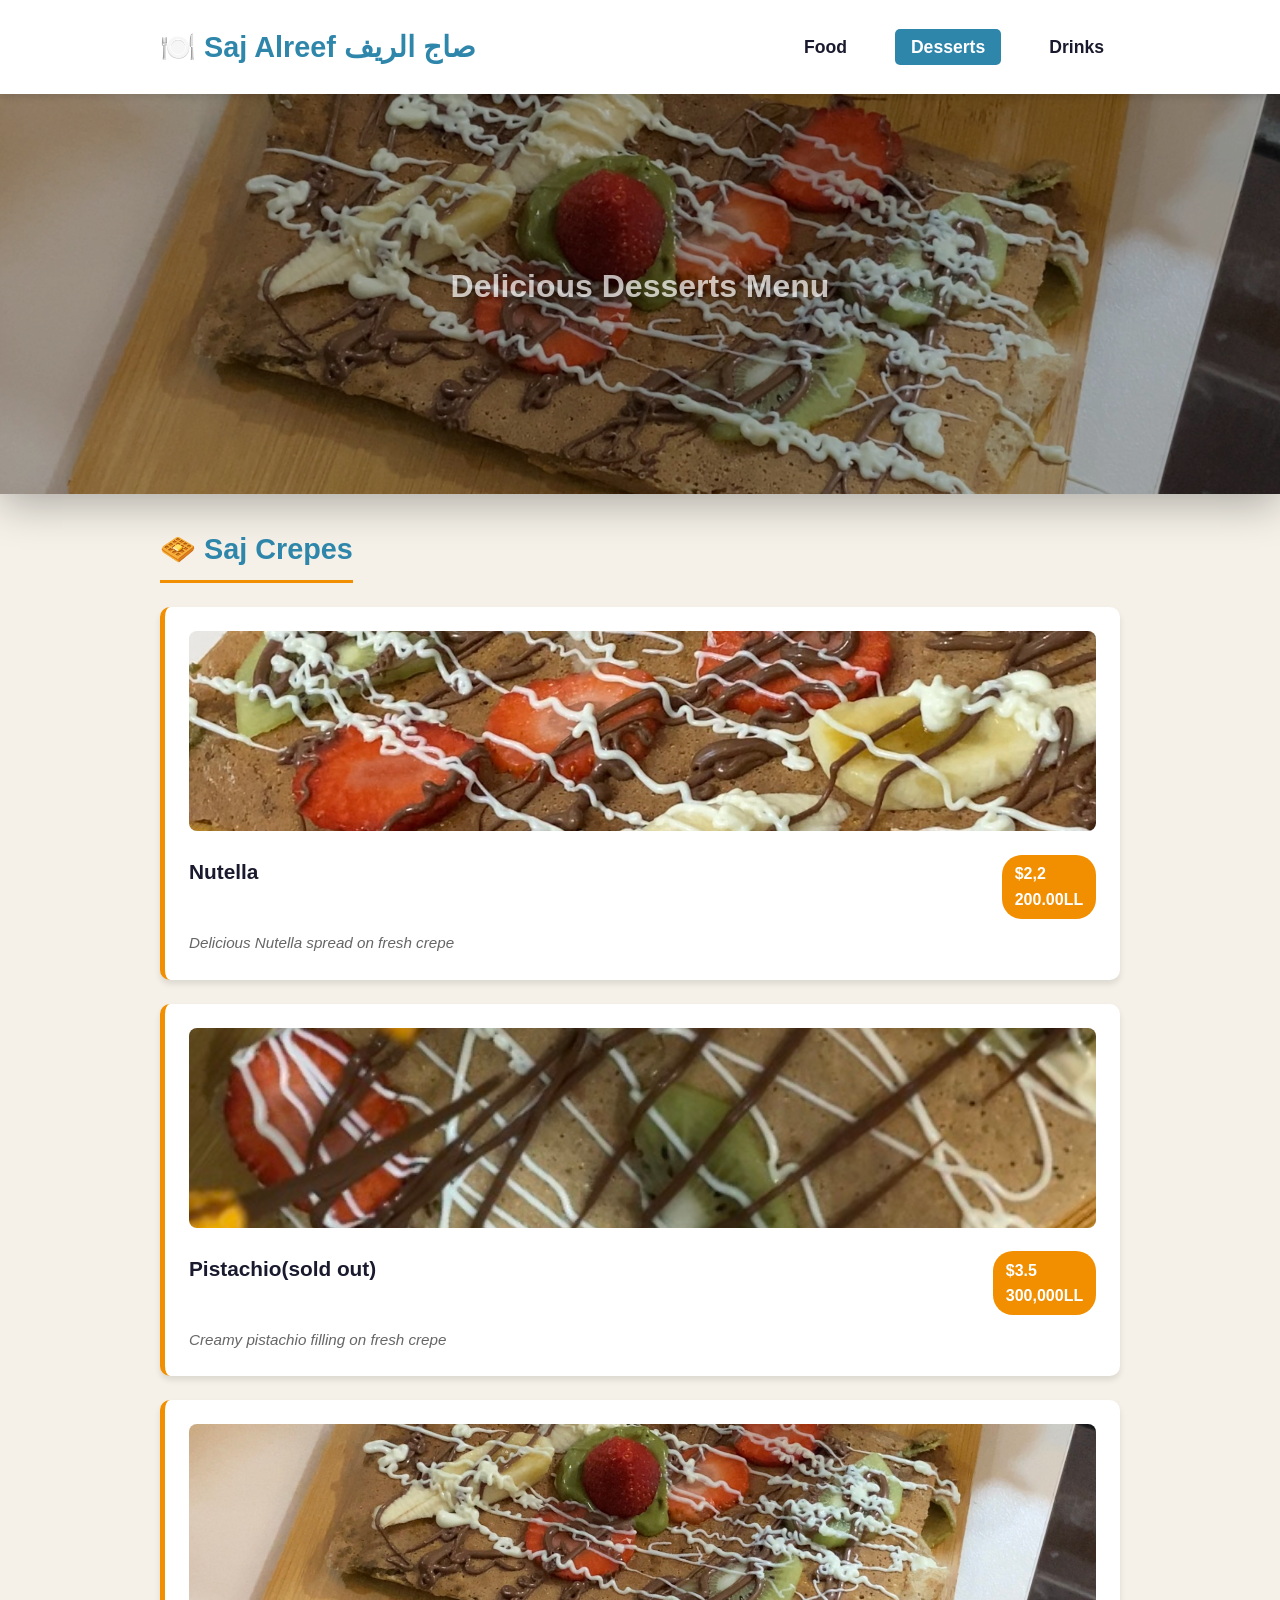
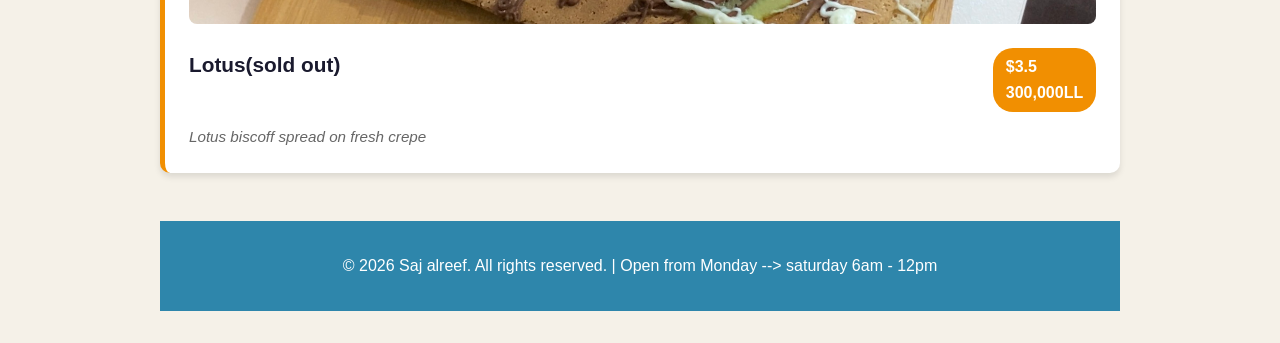
==== commit 77ac22f7: "Update menu items to indicate sold out status" ====
--- a/page2.html
+++ b/page2.html
@@ -84,7 +84,7 @@
                     <div class="menu-item" onclick="openModal(this)">
                         <img class="item-image" src="IMG_9162.PNG" alt="Pistachio Crepe">
                         <div class="item-header">
-                            <h4 class="item-name">Pistachio</h4>
+                            <h4 class="item-name">Pistachio(sold out)</h4>
                             <span class="item-price">$3.5<br>300,000LL</span>
                         </div>
                         <p class="item-ingredients">Creamy pistachio filling on fresh crepe</p>
@@ -93,7 +93,7 @@
                     <div class="menu-item" onclick="openModal(this)">
                         <img class="item-image" src="IMG_9145.PNG" alt="Lotus Crepe">
                         <div class="item-header">
-                            <h4 class="item-name">Lotus</h4>
+                            <h4 class="item-name">Lotus(sold out)</h4>
                             <span class="item-price">$3.5<br>300,000LL</span>
                         </div>
                         <p class="item-ingredients">Lotus biscoff spread on fresh crepe</p>
@@ -104,7 +104,7 @@
             </div>
 
             <!-- Add-ons for Desserts -->
-            <div class="category">
+         <!--   <div class="category">
                 <h3 class="category-title" style="font-size: 1.3rem; border-bottom: 2px solid var(--accent-color);">✨ Dessert Add-ons</h3>
                 
                 <div class="menu-items" style="gap: 1rem;">
@@ -130,7 +130,7 @@
                             <span class="item-price" style="font-size: 0.9rem;">+$1.49</span>
                         </div>
                         <p class="item-ingredients" style="font-size: 0.85rem;">Fresh whipped cream topping</p>
-                    </div>-->
+                    </div>
 
                     <div class="menu-item" style="padding: 1rem; border-left: 3px solid var(--accent-color);">
                         <div class="item-header">
@@ -150,7 +150,7 @@
                 </div>
             </div>
         </section>
-    </main>
+    </main>-->
 
     <!-- Modal for enlarged image and item details -->
     <div id="imageModal" class="modal" onclick="closeModal(event)">
